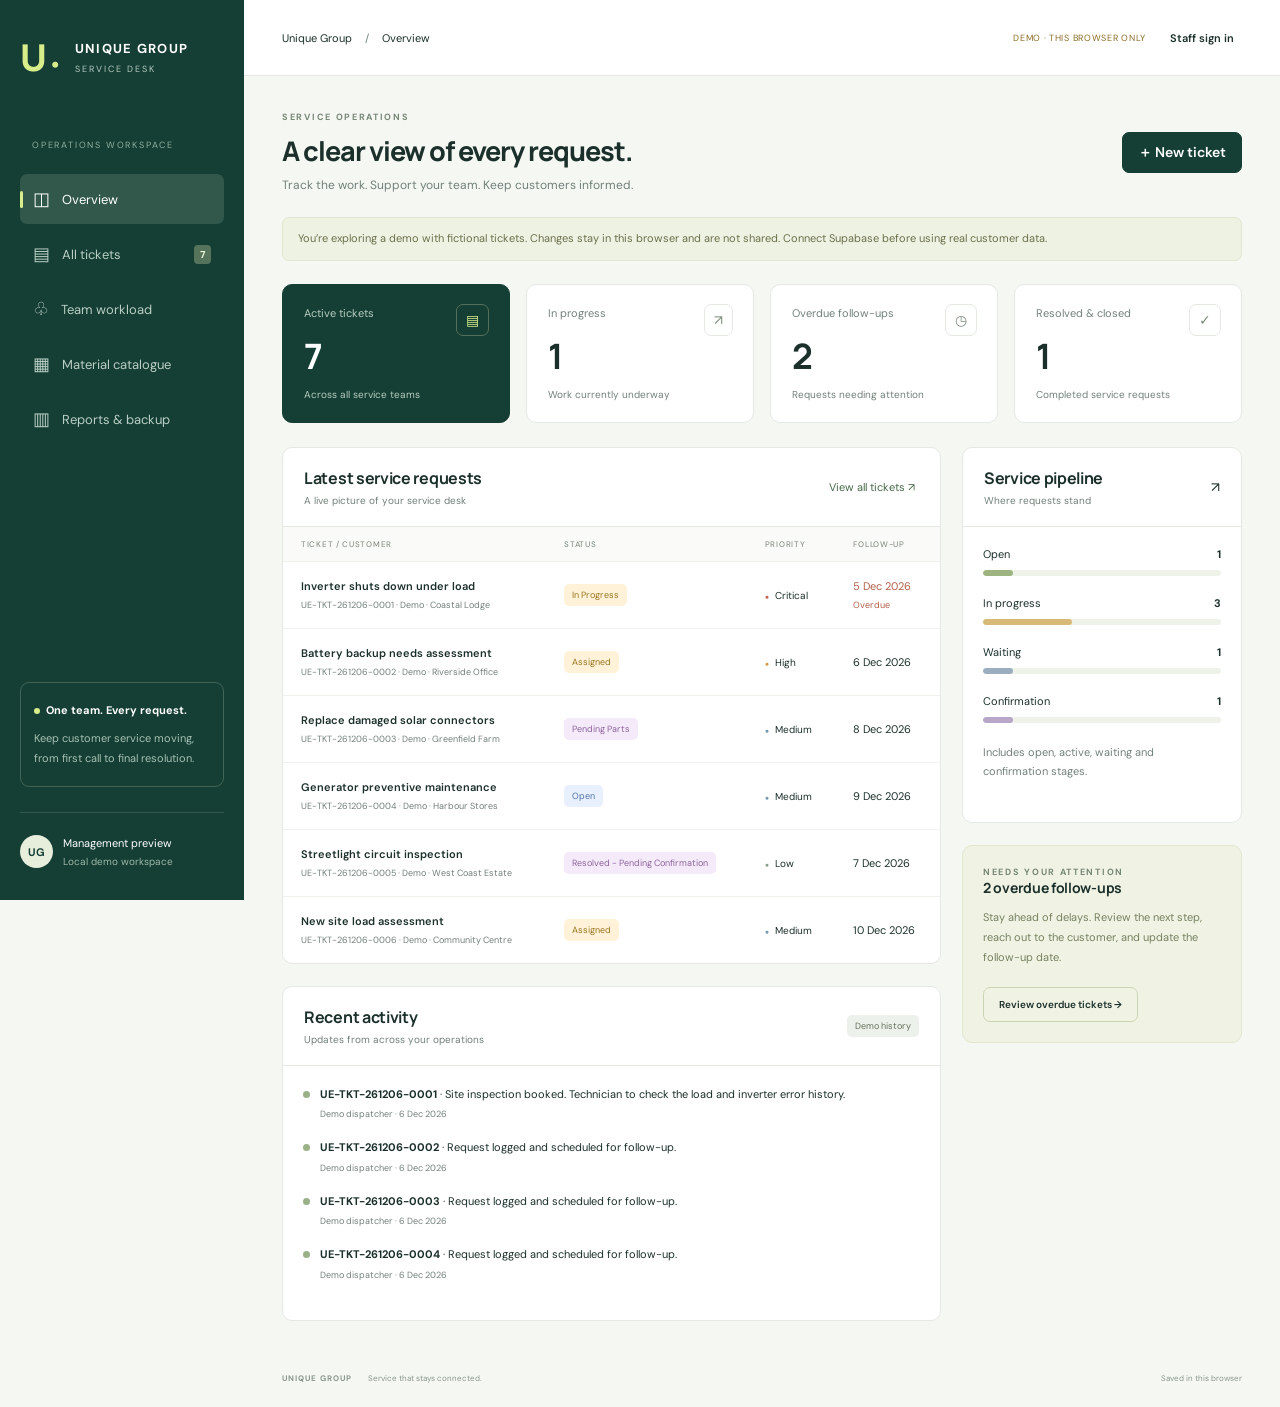
==== demo.html @ cad1f1cb "Build Unique Group service desk with Supabase permissions and Pages deployment" ====
<!doctype html>
<html lang="en"><head><meta charset="UTF-8"><meta name="viewport" content="width=device-width,initial-scale=1"><meta name="theme-color" content="#123c32"><title>Unique Group · Demo Service Desk</title><link rel="stylesheet" href="styles.css"><script>window.UE_CONFIG={supabaseUrl:"",supabasePublishableKey:""};</script><script src="lists.js" defer></script><script src="app.js" defer></script></head>
<body><aside class="sidebar"><a class="brand" href="#overview"><span class="brandmark">U<span>•</span></span><span>UNIQUE GROUP<small>SERVICE DESK</small></span></a><div class="workspace-label">OPERATIONS WORKSPACE</div><nav aria-label="Main navigation"><a href="#overview" data-page="overview">◫ <span>Overview</span></a><a href="#tickets" data-page="tickets">▤ <span>All tickets</span><b id="nav-count">0</b></a><a href="#team" data-page="team">♧ <span>Team workload</span></a><a href="#materials" data-page="materials">▦ <span>Material catalogue</span></a><a href="#reports" data-page="reports">▥ <span>Reports & backup</span></a></nav><div class="sidebar-bottom"><div class="help-card"><span class="live-dot"></span><strong>One team. Every request.</strong><p>Keep customer service moving, from first call to final resolution.</p></div><div class="profile"><span class="avatar">UG</span><div id="identity">Management preview<small>Local demo workspace</small></div><button id="logout" hidden title="Sign out" aria-label="Sign out">↪</button></div></div></aside>
<div class="shell"><header class="topbar"><span>Unique Group <span class="muted">/</span> <span id="breadcrumb">Overview</span></span><div><span id="mode" class="mode">DEMO · THIS BROWSER ONLY</span><button id="connect" class="quiet">Staff sign in</button></div></header><main id="main"><div class="page-heading"><div><div class="eyebrow">SERVICE OPERATIONS</div><h1 id="page-title">A clear view of every request.</h1><p id="page-description">Track the work. Support your team. Keep customers informed.</p></div><button class="primary" id="new-ticket">＋ New ticket</button></div><div id="notice" class="notice">You’re exploring a demo with fictional tickets. Changes stay in this browser and are not shared. Connect Supabase before using real customer data.</div><div id="content"></div></main><footer>UNIQUE GROUP <span>Service that stays connected.</span><span id="save-state">Demo workspace</span></footer></div>
<dialog id="ticket-dialog"><form id="ticket-form"><div class="dialog-head"><div><div class="eyebrow">SERVICE REQUEST</div><h2>New ticket</h2></div><button type="button" data-close="ticket-dialog" aria-label="Close">×</button></div><div class="form-grid"><label class="full">Issue / request title<input name="title" required maxlength="160" placeholder="e.g. Inverter stops supplying power"></label><label>Customer / organisation<input name="customer" required maxlength="120"></label><label>Contact number<input name="phone" type="tel" maxlength="40"></label><label class="full">Site / location<input name="location" required maxlength="180"></label><label>Service category<select name="category" id="category"></select></label><label>Priority<select name="priority" id="priority"></select></label><label>Responsible team<select name="team" id="team"></select></label><label>Assigned to<select name="assignee" id="assignee"></select></label><label>Follow-up due<input name="due" type="date" required></label><label>Contact channel<select name="channel" id="channel"></select></label><label class="full">Description<textarea name="description" rows="4" required maxlength="6000" placeholder="What happened, what is affected, and what does the customer need?"></textarea></label></div><div class="dialog-actions"><button type="button" data-close="ticket-dialog">Cancel</button><button class="primary" type="submit">Create ticket</button></div></form></dialog>
<dialog id="detail-dialog" class="detail"><div id="detail-content"></div></dialog>
<dialog id="login-dialog"><form id="login-form"><div class="dialog-head"><div><div class="eyebrow">UNIQUE GROUP</div><h2>Staff sign in</h2></div><button type="button" data-close="login-dialog" aria-label="Close">×</button></div><p>Use the staff account invited by your administrator.</p><label>Email<input name="email" type="email" autocomplete="username" required></label><label>Password<input name="password" type="password" autocomplete="current-password" required minlength="8"></label><button type="button" id="forgot-password" class="text-button">Forgot password?</button><p id="login-message" role="status"></p><div class="dialog-actions"><button type="submit" class="primary">Sign in</button></div></form></dialog>
<dialog id="password-dialog"><form id="password-form"><div class="eyebrow">STAFF ACCOUNT</div><h2>Set your password</h2><p>Choose a strong password for your staff account.</p><label>New password<input name="password" type="password" autocomplete="new-password" minlength="12" required></label><label>Confirm password<input name="confirm" type="password" autocomplete="new-password" minlength="12" required></label><button type="submit" class="primary">Save password</button></form></dialog><div id="toast" role="status" hidden></div></body></html>
---- styles.css ----
@import url('https://fonts.googleapis.com/css2?family=DM+Sans:wght@400;450;500;550;600;650;700&family=Manrope:wght@400;500;600;650;700;750;800&display=swap');
:root{--green:#153f35;--ink:#1c302b;--muted:#728079;--line:#e4e9e3;--bg:#f5f7f3;--lime:#d8ee8a;--amber:#a86d17}*{box-sizing:border-box}body{margin:0;background:var(--bg);color:var(--ink);font:14px 'DM Sans',sans-serif}button,input,select,textarea{font:inherit}button,a,input,select,textarea{outline-offset:4px}button{cursor:pointer;border:1px solid var(--line);border-radius:7px;background:white;padding:10px 15px;color:var(--ink);font-weight:600}button:hover{filter:brightness(.96)}button:disabled{opacity:.5;cursor:wait}a{color:inherit;text-decoration:none}.sidebar{width:244px;background:var(--green);color:#fff;position:fixed;inset:0 auto 0 0;padding:32px 20px;display:flex;flex-direction:column}.brand{display:flex;align-items:center;gap:11px;font-size:13px;font-weight:700;letter-spacing:1.3px}.brandmark{font:800 37px Manrope;color:var(--lime);position:relative}.brandmark span{font-size:20px}.brand small{display:block;font-size:9px;font-weight:400;letter-spacing:2px;color:#b6cac0;margin-top:6px}.workspace-label{font-size:9px;color:#8eafa0;letter-spacing:1.8px;margin:57px 12px 18px}nav a{display:flex;align-items:center;gap:12px;color:#b9cec4;padding:13px;margin:5px 0;border-radius:7px;font-size:18px}nav a span{font-size:13px}nav a.active{background:#31584b;color:#fff}nav a.active:before{content:'';width:3px;height:17px;background:var(--lime);position:absolute;left:20px;border-radius:3px}nav b{margin-left:auto;background:#55745b;color:#ecf4da;font-size:10px;padding:3px 6px;border-radius:4px}.sidebar-bottom{margin-top:auto}.help-card{border:1px solid #416455;border-radius:9px;padding:17px 13px;margin:25px 0}.help-card strong{font-size:11px}.help-card p{color:#a7c0b3;font-size:11px;line-height:1.8;margin-bottom:0}.live-dot{display:inline-block;width:6px;height:6px;background:var(--lime);border-radius:50%;margin-right:6px}.profile{display:flex;gap:10px;align-items:center;font-size:11px;border-top:1px solid #35584a;padding-top:22px}.profile small{display:block;color:#9db8a8;font-size:10px;margin-top:5px}.profile button{padding:5px;background:transparent;color:#fff;border:0}.avatar{width:33px;height:33px;display:inline-grid;place-items:center;border-radius:50%;background:#e8eedc;color:var(--green);font-size:11px;font-weight:700;flex-shrink:0}.shell{margin-left:244px}.topbar{height:76px;border-bottom:1px solid var(--line);background:#fff;display:flex;align-items:center;justify-content:space-between;padding:0 38px;font-size:11px}.topbar>div{display:flex;align-items:center;gap:16px}.muted{color:var(--muted);margin:0 10px}.mode{font-size:9px;letter-spacing:.7px;color:#8b6b28}.quiet{border:0;font-size:11px;background:none;padding:8px}.primary{background:var(--green);border-color:var(--green);color:white}.primary:hover{background:#245547}main{padding:35px 38px 20px;max-width:1640px;margin:auto}.page-heading{display:flex;justify-content:space-between;gap:20px;align-items:center;margin-bottom:24px}.eyebrow{color:#778776;font-size:9px;letter-spacing:1.7px;font-weight:700}h1,h2,h3{font-family:Manrope,sans-serif}h1{font-size:27px;letter-spacing:-1px;margin:9px 0 8px;font-weight:750}.page-heading p{color:var(--muted);font-size:12px;margin:0}h2{font-size:16px;letter-spacing:-.3px}h3{font-size:13px}.notice{background:#eef2e3;border:1px solid #e0e6cd;color:#6b704b;border-radius:7px;padding:12px 15px;font-size:11px;line-height:1.6;margin-bottom:23px}.stats{display:grid;grid-template-columns:repeat(4,1fr);gap:16px;margin-bottom:24px}.stat{background:#fff;border:1px solid var(--line);border-radius:10px;padding:21px;position:relative;overflow:hidden}.stat:first-child{background:var(--green);color:#fff;border-color:var(--green)}.stat-label{font-size:11px;color:var(--muted)}.stat:first-child .stat-label{color:#b7ccc0}.stat-value{font:700 35px Manrope;letter-spacing:-1px;margin:12px 0 8px}.stat-foot{font-size:10px;color:var(--muted)}.stat:first-child .stat-foot{color:#b7ccc0}.stat-symbol{position:absolute;right:20px;top:19px;border:1px solid var(--line);border-radius:7px;padding:6px 9px;color:#7b8d7d}.stat:first-child .stat-symbol{color:var(--lime);border-color:#52705d}.overview-grid{display:grid;grid-template-columns:minmax(0,1fr) 280px;gap:21px}.panel{background:white;border:1px solid var(--line);border-radius:10px;overflow:hidden;margin-bottom:22px}.panel-head{display:flex;align-items:center;justify-content:space-between;padding:19px 21px;border-bottom:1px solid var(--line)}.panel-head h2{margin:0 0 5px}.panel-head p{font-size:10px;color:var(--muted);margin:0}.text-button{border:0;padding:4px;background:none;color:#476749;font-size:11px}.table-wrap{overflow:auto}table{border-collapse:collapse;width:100%;white-space:nowrap;text-align:left}th{background:#fafbf8;color:#899389;text-transform:uppercase;letter-spacing:.7px;font-size:8px;padding:12px 18px;font-weight:500}td{padding:17px 18px;border-top:1px solid #f0f2ed;font-size:11px}tbody tr[data-ticket]{cursor:pointer}tbody tr[data-ticket]:hover{background:#f8faf3}.ticket-title{font-weight:600;max-width:260px;overflow:hidden;text-overflow:ellipsis}.ticket-sub{font-size:9px;color:var(--muted);margin-top:6px}.tag{display:inline-block;padding:5px 8px;border-radius:5px;font-size:9px;white-space:nowrap;background:#edf1eb;color:#64725c}.tag.open{background:#e9f0fd;color:#4c71a7}.tag.progress{background:#fff2d8;color:#9a751e}.tag.waiting{background:#f5eafa;color:#8c649c}.tag.resolved{background:#e8f2e9;color:#42704c}.tag.escalated{background:#fce8e4;color:#a85447}.priority{font-size:10px}.priority:before{content:'●';font-size:7px;margin-right:6px;color:#8aa191}.priority.Critical:before{color:#c96050}.priority.High:before{color:#d79941}.priority.Medium:before{color:#7398b1}.panel-body{padding:20px}.queue-row{margin:0 0 20px}.queue-line{display:flex;justify-content:space-between;font-size:11px;margin-bottom:9px}.bar{background:#eff2e9;height:6px;border-radius:4px;overflow:hidden}.bar i{display:block;background:#9db481;height:100%;border-radius:4px}.queue-row:nth-child(2) .bar i{background:#d8ba78}.queue-row:nth-child(3) .bar i{background:#9baec0}.queue-row:nth-child(4) .bar i{background:#b9a7c9}.attention{background:#f0f3e4;border-color:#e0e7ce}.attention h2{margin:0 0 11px;font-size:14px}.attention p{font-size:11px;color:#76805f;line-height:1.8}.attention button{margin-top:8px;background:transparent;border-color:#cad5b6;font-size:10px}.activity{display:flex;gap:10px;margin-bottom:18px}.activity .dot{height:7px;width:7px;border-radius:50%;background:#9ab188;flex-shrink:0;margin-top:5px}.activity p{margin:0;font-size:11px;line-height:1.6}.activity small{font-size:9px;color:var(--muted)}.filters{display:flex;gap:9px;flex-wrap:wrap;padding:17px 20px;border-bottom:1px solid var(--line)}input,select,textarea{border:1px solid #dce3d8;background:#fff;color:var(--ink);border-radius:6px;padding:10px 11px;min-width:0}input:focus,select:focus,textarea:focus{outline:2px solid #8db1a0}.filters input{flex:1;min-width:160px;font-size:11px}.filters select{font-size:11px;max-width:190px}label{display:flex;flex-direction:column;gap:7px;font-size:11px;font-weight:600;margin-bottom:15px}label input,label select,label textarea{width:100%;font-weight:400}dialog{border:1px solid var(--line);padding:26px;border-radius:12px;width:640px;max-width:calc(100vw - 24px);max-height:90vh;color:var(--ink);box-shadow:0 22px 90px #132d3433}dialog::backdrop{background:#122b2570;backdrop-filter:blur(3px)}.dialog-head{display:flex;justify-content:space-between;align-items:flex-start;margin-bottom:23px}.dialog-head h2{font-size:23px;margin:7px 0}.dialog-head button{border:0;font-size:25px;padding:0 5px}.form-grid{display:grid;grid-template-columns:1fr 1fr;gap:0 18px}.full{grid-column:1/-1}.dialog-actions{display:flex;justify-content:flex-end;gap:10px;padding-top:16px;border-top:1px solid var(--line)}.detail{width:850px}.detail-grid{display:grid;grid-template-columns:1.3fr 1fr;gap:28px}.info{font-size:12px;line-height:1.8;margin:8px 0 20px;overflow-wrap:anywhere;white-space:pre-wrap}.info-label{font-size:9px;text-transform:uppercase;letter-spacing:1px;color:var(--muted);margin-top:20px}.timeline{border-left:2px solid #e2e8dc;padding-left:15px}.timeline article{margin:18px 0;font-size:11px;line-height:1.7}.timeline small{color:var(--muted);font-size:9px}.timeline p{white-space:pre-wrap;overflow-wrap:anywhere;margin:3px 0}.material-row{display:flex;gap:8px;align-items:end}.material-row select{flex:1;max-width:60%;font-size:10px}.material-row input{width:70px}.material-used{padding:10px 0;font-size:11px;border-bottom:1px solid var(--line)}.team-grid{display:grid;grid-template-columns:repeat(3,1fr);gap:16px}.team-card{padding:22px;background:white;border:1px solid var(--line);border-radius:10px}.team-card h3{margin-bottom:5px}.team-card p{font-size:11px;color:var(--muted)}.team-card .bar{margin-top:18px}.empty{text-align:center;padding:50px 25px;color:var(--muted);font-size:12px}.report-grid{display:grid;grid-template-columns:1fr 1fr;gap:20px}.report-grid p{font-size:12px;color:var(--muted);line-height:1.9}.report-grid button{margin:6px 5px 6px 0;font-size:11px}footer{padding:10px 38px 24px;font-size:8px;font-weight:700;letter-spacing:1px;color:#8a968b;display:flex;gap:16px}footer span{font-weight:400;letter-spacing:0}footer span:last-child{margin-left:auto}#toast{position:fixed;bottom:25px;left:50%;transform:translateX(-50%);background:var(--green);color:white;padding:14px 24px;border-radius:8px;max-width:90vw;z-index:10;box-shadow:0 10px 35px #0002;font-size:12px}.overdue{color:#b16049}.section-note{font-size:11px;color:var(--muted);line-height:1.8;margin:0 0 20px}.result-count{font-size:10px;color:var(--muted);padding:12px 20px;border-top:1px solid var(--line)}@media(min-width:1600px){main{padding-top:45px}.stat{padding:26px}}@media(max-width:1150px){.sidebar{width:210px;padding-left:15px;padding-right:15px}.shell{margin-left:210px}main{padding:26px 23px}.topbar{padding:0 23px}.overview-grid{grid-template-columns:1fr}.overview-aside{display:grid;grid-template-columns:1fr 1fr;gap:20px}.team-grid{grid-template-columns:repeat(2,1fr)}}@media(max-width:760px){.sidebar{position:static;width:100%;padding:16px}.brand{font-size:11px}.brandmark{font-size:28px}.workspace-label,.sidebar-bottom{display:none}nav{display:flex;overflow:auto;margin-top:12px;gap:6px}nav a{padding:9px;white-space:nowrap;font-size:12px;margin:0}nav a.active:before{display:none}nav a span{font-size:10px}nav b{display:none}.shell{margin:0}.topbar{height:auto;min-height:56px;padding:12px 16px;gap:10px;flex-wrap:wrap}.topbar>div{gap:7px}main{padding:24px 16px}h1{font-size:23px}.page-heading{align-items:flex-start}.page-heading .primary{font-size:10px;white-space:nowrap;padding:10px}.page-heading p{font-size:11px;line-height:1.6}.stats{grid-template-columns:1fr 1fr;gap:10px}.stat{padding:16px}.stat-value{font-size:29px}.stat-symbol{display:none}.overview-aside,.report-grid{grid-template-columns:1fr}.team-grid{grid-template-columns:1fr 1fr}.team-card{padding:16px}.detail-grid{grid-template-columns:1fr}.form-grid{grid-template-columns:1fr}.full{grid-column:auto}dialog{padding:21px}.filters{padding:12px}.filters select{max-width:100%;flex:1}footer{padding:12px 16px;font-size:7px}footer span:nth-child(2){display:none}}@media print{.sidebar,.topbar,.notice,.filters,button,footer{display:none}.shell{margin:0}main{padding:0}.panel{break-inside:avoid}body{background:#fff}.stats{grid-template-columns:repeat(4,1fr)}}
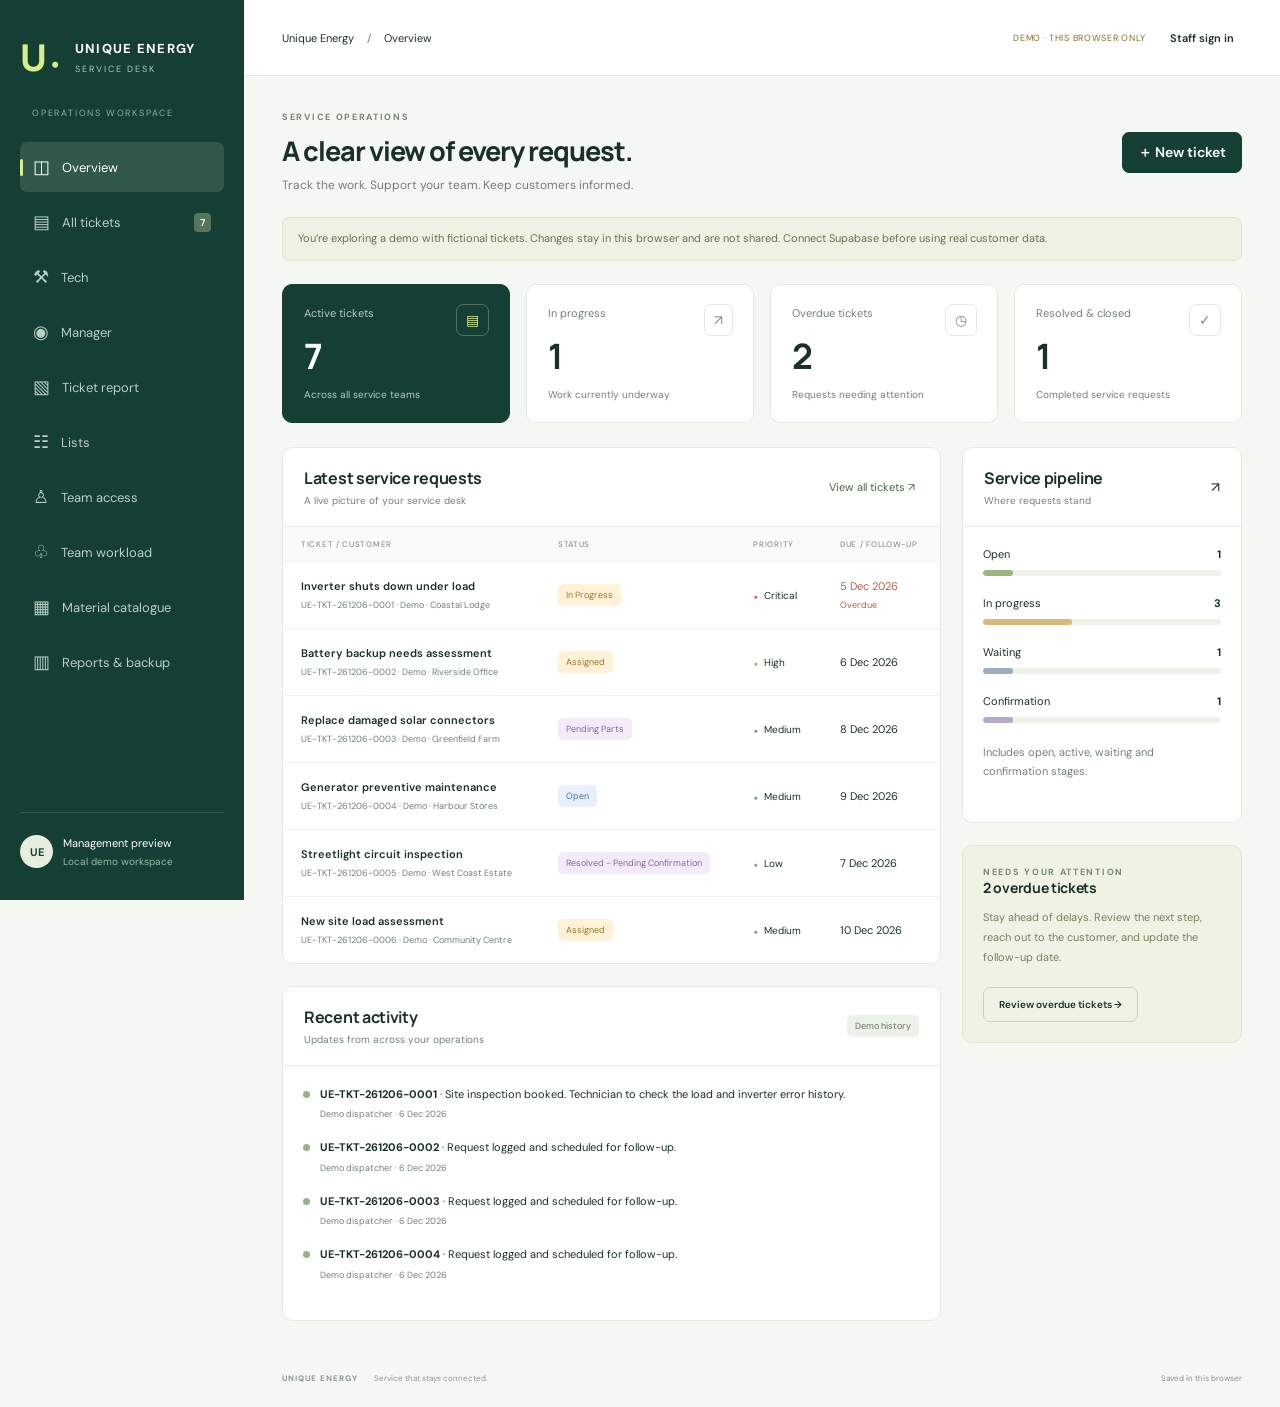
==== commit 77b32276: "Rename Unique Energy, restrict team access, and complete workbook work areas" ====
--- a/demo.html
+++ b/demo.html
@@ -1,8 +1,8 @@
 <!doctype html>
-<html lang="en"><head><meta charset="UTF-8"><meta name="viewport" content="width=device-width,initial-scale=1"><meta name="theme-color" content="#123c32"><title>Unique Group · Demo Service Desk</title><link rel="stylesheet" href="styles.css"><script>window.UE_CONFIG={supabaseUrl:"",supabasePublishableKey:""};</script><script src="lists.js" defer></script><script src="app.js" defer></script></head>
-<body><aside class="sidebar"><a class="brand" href="#overview"><span class="brandmark">U<span>•</span></span><span>UNIQUE GROUP<small>SERVICE DESK</small></span></a><div class="workspace-label">OPERATIONS WORKSPACE</div><nav aria-label="Main navigation"><a href="#overview" data-page="overview">◫ <span>Overview</span></a><a href="#tickets" data-page="tickets">▤ <span>All tickets</span><b id="nav-count">0</b></a><a href="#team" data-page="team">♧ <span>Team workload</span></a><a href="#materials" data-page="materials">▦ <span>Material catalogue</span></a><a href="#reports" data-page="reports">▥ <span>Reports & backup</span></a></nav><div class="sidebar-bottom"><div class="help-card"><span class="live-dot"></span><strong>One team. Every request.</strong><p>Keep customer service moving, from first call to final resolution.</p></div><div class="profile"><span class="avatar">UG</span><div id="identity">Management preview<small>Local demo workspace</small></div><button id="logout" hidden title="Sign out" aria-label="Sign out">↪</button></div></div></aside>
-<div class="shell"><header class="topbar"><span>Unique Group <span class="muted">/</span> <span id="breadcrumb">Overview</span></span><div><span id="mode" class="mode">DEMO · THIS BROWSER ONLY</span><button id="connect" class="quiet">Staff sign in</button></div></header><main id="main"><div class="page-heading"><div><div class="eyebrow">SERVICE OPERATIONS</div><h1 id="page-title">A clear view of every request.</h1><p id="page-description">Track the work. Support your team. Keep customers informed.</p></div><button class="primary" id="new-ticket">＋ New ticket</button></div><div id="notice" class="notice">You’re exploring a demo with fictional tickets. Changes stay in this browser and are not shared. Connect Supabase before using real customer data.</div><div id="content"></div></main><footer>UNIQUE GROUP <span>Service that stays connected.</span><span id="save-state">Demo workspace</span></footer></div>
+<html lang="en"><head><meta charset="UTF-8"><meta name="viewport" content="width=device-width,initial-scale=1"><meta name="theme-color" content="#123c32"><title>Unique Energy · Demo Service Desk</title><link rel="stylesheet" href="styles.css?v=energy3"><script>window.UE_CONFIG={supabaseUrl:"",supabasePublishableKey:""};</script><script src="lists.js?v=energy3" defer></script><script src="app.js?v=energy3" defer></script></head>
+<body><aside class="sidebar"><a class="brand" href="#overview"><span class="brandmark">U<span>•</span></span><span>UNIQUE ENERGY<small>SERVICE DESK</small></span></a><div class="workspace-label">OPERATIONS WORKSPACE</div><nav aria-label="Main navigation"><a href="#overview" data-page="overview">◫ <span>Overview</span></a><a href="#tickets" data-page="tickets">▤ <span>All tickets</span><b id="nav-count">0</b></a><a href="#tech" data-page="tech">⚒ <span>Tech</span></a><a href="#manager" data-page="manager">◉ <span>Manager</span></a><a href="#ticket-report" data-page="ticket-report">▧ <span>Ticket report</span></a><a href="#lists" data-page="lists">☷ <span>Lists</span></a><a href="#access" data-page="access" id="access-nav" hidden>♙ <span>Team access</span></a><a href="#team" data-page="team">♧ <span>Team workload</span></a><a href="#materials" data-page="materials">▦ <span>Material catalogue</span></a><a href="#reports" data-page="reports">▥ <span>Reports & backup</span></a></nav><div class="sidebar-bottom"><div class="help-card"><span class="live-dot"></span><strong>One team. Every request.</strong><p>Keep customer service moving, from first call to final resolution.</p></div><div class="profile"><span class="avatar">UE</span><div id="identity">Management preview<small>Local demo workspace</small></div><button id="logout" hidden title="Sign out" aria-label="Sign out">↪</button></div></div></aside>
+<div class="shell"><header class="topbar"><span>Unique Energy <span class="muted">/</span> <span id="breadcrumb">Overview</span></span><div><span id="mode" class="mode">DEMO · THIS BROWSER ONLY</span><button id="connect" class="quiet">Staff sign in</button></div></header><main id="main"><div class="page-heading"><div><div class="eyebrow">SERVICE OPERATIONS</div><h1 id="page-title">A clear view of every request.</h1><p id="page-description">Track the work. Support your team. Keep customers informed.</p></div><button class="primary" id="new-ticket">＋ New ticket</button></div><div id="notice" class="notice">You’re exploring a demo with fictional tickets. Changes stay in this browser and are not shared. Connect Supabase before using real customer data.</div><div id="content"></div></main><footer>UNIQUE ENERGY <span>Service that stays connected.</span><span id="save-state">Demo workspace</span></footer></div>
 <dialog id="ticket-dialog"><form id="ticket-form"><div class="dialog-head"><div><div class="eyebrow">SERVICE REQUEST</div><h2>New ticket</h2></div><button type="button" data-close="ticket-dialog" aria-label="Close">×</button></div><div class="form-grid"><label class="full">Issue / request title<input name="title" required maxlength="160" placeholder="e.g. Inverter stops supplying power"></label><label>Customer / organisation<input name="customer" required maxlength="120"></label><label>Contact number<input name="phone" type="tel" maxlength="40"></label><label class="full">Site / location<input name="location" required maxlength="180"></label><label>Service category<select name="category" id="category"></select></label><label>Priority<select name="priority" id="priority"></select></label><label>Responsible team<select name="team" id="team"></select></label><label>Assigned to<select name="assignee" id="assignee"></select></label><label>Follow-up due<input name="due" type="date" required></label><label>Contact channel<select name="channel" id="channel"></select></label><label class="full">Description<textarea name="description" rows="4" required maxlength="6000" placeholder="What happened, what is affected, and what does the customer need?"></textarea></label></div><div class="dialog-actions"><button type="button" data-close="ticket-dialog">Cancel</button><button class="primary" type="submit">Create ticket</button></div></form></dialog>
 <dialog id="detail-dialog" class="detail"><div id="detail-content"></div></dialog>
-<dialog id="login-dialog"><form id="login-form"><div class="dialog-head"><div><div class="eyebrow">UNIQUE GROUP</div><h2>Staff sign in</h2></div><button type="button" data-close="login-dialog" aria-label="Close">×</button></div><p>Use the staff account invited by your administrator.</p><label>Email<input name="email" type="email" autocomplete="username" required></label><label>Password<input name="password" type="password" autocomplete="current-password" required minlength="8"></label><button type="button" id="forgot-password" class="text-button">Forgot password?</button><p id="login-message" role="status"></p><div class="dialog-actions"><button type="submit" class="primary">Sign in</button></div></form></dialog>
+<dialog id="login-dialog"><form id="login-form"><div class="dialog-head"><div><div class="eyebrow">UNIQUE ENERGY</div><h2>Staff sign in</h2></div><button type="button" data-close="login-dialog" aria-label="Close">×</button></div><p>Use the staff account invited by your administrator.</p><label>Email<input name="email" type="email" autocomplete="username" required></label><label>Password<input name="password" type="password" autocomplete="current-password" required minlength="8"></label><button type="button" id="forgot-password" class="text-button">Forgot password?</button><p id="login-message" role="status"></p><div class="dialog-actions"><button type="submit" class="primary">Sign in</button></div></form></dialog>
 <dialog id="password-dialog"><form id="password-form"><div class="eyebrow">STAFF ACCOUNT</div><h2>Set your password</h2><p>Choose a strong password for your staff account.</p><label>New password<input name="password" type="password" autocomplete="new-password" minlength="12" required></label><label>Confirm password<input name="confirm" type="password" autocomplete="new-password" minlength="12" required></label><button type="submit" class="primary">Save password</button></form></dialog><div id="toast" role="status" hidden></div></body></html>
--- a/styles.css
+++ b/styles.css
@@ -1,2 +1,8 @@
 @import url('https://fonts.googleapis.com/css2?family=DM+Sans:wght@400;450;500;550;600;650;700&family=Manrope:wght@400;500;600;650;700;750;800&display=swap');
 :root{--green:#153f35;--ink:#1c302b;--muted:#728079;--line:#e4e9e3;--bg:#f5f7f3;--lime:#d8ee8a;--amber:#a86d17}*{box-sizing:border-box}body{margin:0;background:var(--bg);color:var(--ink);font:14px 'DM Sans',sans-serif}button,input,select,textarea{font:inherit}button,a,input,select,textarea{outline-offset:4px}button{cursor:pointer;border:1px solid var(--line);border-radius:7px;background:white;padding:10px 15px;color:var(--ink);font-weight:600}button:hover{filter:brightness(.96)}button:disabled{opacity:.5;cursor:wait}a{color:inherit;text-decoration:none}.sidebar{width:244px;background:var(--green);color:#fff;position:fixed;inset:0 auto 0 0;padding:32px 20px;display:flex;flex-direction:column}.brand{display:flex;align-items:center;gap:11px;font-size:13px;font-weight:700;letter-spacing:1.3px}.brandmark{font:800 37px Manrope;color:var(--lime);position:relative}.brandmark span{font-size:20px}.brand small{display:block;font-size:9px;font-weight:400;letter-spacing:2px;color:#b6cac0;margin-top:6px}.workspace-label{font-size:9px;color:#8eafa0;letter-spacing:1.8px;margin:57px 12px 18px}nav a{display:flex;align-items:center;gap:12px;color:#b9cec4;padding:13px;margin:5px 0;border-radius:7px;font-size:18px}nav a span{font-size:13px}nav a.active{background:#31584b;color:#fff}nav a.active:before{content:'';width:3px;height:17px;background:var(--lime);position:absolute;left:20px;border-radius:3px}nav b{margin-left:auto;background:#55745b;color:#ecf4da;font-size:10px;padding:3px 6px;border-radius:4px}.sidebar-bottom{margin-top:auto}.help-card{border:1px solid #416455;border-radius:9px;padding:17px 13px;margin:25px 0}.help-card strong{font-size:11px}.help-card p{color:#a7c0b3;font-size:11px;line-height:1.8;margin-bottom:0}.live-dot{display:inline-block;width:6px;height:6px;background:var(--lime);border-radius:50%;margin-right:6px}.profile{display:flex;gap:10px;align-items:center;font-size:11px;border-top:1px solid #35584a;padding-top:22px}.profile small{display:block;color:#9db8a8;font-size:10px;margin-top:5px}.profile button{padding:5px;background:transparent;color:#fff;border:0}.avatar{width:33px;height:33px;display:inline-grid;place-items:center;border-radius:50%;background:#e8eedc;color:var(--green);font-size:11px;font-weight:700;flex-shrink:0}.shell{margin-left:244px}.topbar{height:76px;border-bottom:1px solid var(--line);background:#fff;display:flex;align-items:center;justify-content:space-between;padding:0 38px;font-size:11px}.topbar>div{display:flex;align-items:center;gap:16px}.muted{color:var(--muted);margin:0 10px}.mode{font-size:9px;letter-spacing:.7px;color:#8b6b28}.quiet{border:0;font-size:11px;background:none;padding:8px}.primary{background:var(--green);border-color:var(--green);color:white}.primary:hover{background:#245547}main{padding:35px 38px 20px;max-width:1640px;margin:auto}.page-heading{display:flex;justify-content:space-between;gap:20px;align-items:center;margin-bottom:24px}.eyebrow{color:#778776;font-size:9px;letter-spacing:1.7px;font-weight:700}h1,h2,h3{font-family:Manrope,sans-serif}h1{font-size:27px;letter-spacing:-1px;margin:9px 0 8px;font-weight:750}.page-heading p{color:var(--muted);font-size:12px;margin:0}h2{font-size:16px;letter-spacing:-.3px}h3{font-size:13px}.notice{background:#eef2e3;border:1px solid #e0e6cd;color:#6b704b;border-radius:7px;padding:12px 15px;font-size:11px;line-height:1.6;margin-bottom:23px}.stats{display:grid;grid-template-columns:repeat(4,1fr);gap:16px;margin-bottom:24px}.stat{background:#fff;border:1px solid var(--line);border-radius:10px;padding:21px;position:relative;overflow:hidden}.stat:first-child{background:var(--green);color:#fff;border-color:var(--green)}.stat-label{font-size:11px;color:var(--muted)}.stat:first-child .stat-label{color:#b7ccc0}.stat-value{font:700 35px Manrope;letter-spacing:-1px;margin:12px 0 8px}.stat-foot{font-size:10px;color:var(--muted)}.stat:first-child .stat-foot{color:#b7ccc0}.stat-symbol{position:absolute;right:20px;top:19px;border:1px solid var(--line);border-radius:7px;padding:6px 9px;color:#7b8d7d}.stat:first-child .stat-symbol{color:var(--lime);border-color:#52705d}.overview-grid{display:grid;grid-template-columns:minmax(0,1fr) 280px;gap:21px}.panel{background:white;border:1px solid var(--line);border-radius:10px;overflow:hidden;margin-bottom:22px}.panel-head{display:flex;align-items:center;justify-content:space-between;padding:19px 21px;border-bottom:1px solid var(--line)}.panel-head h2{margin:0 0 5px}.panel-head p{font-size:10px;color:var(--muted);margin:0}.text-button{border:0;padding:4px;background:none;color:#476749;font-size:11px}.table-wrap{overflow:auto}table{border-collapse:collapse;width:100%;white-space:nowrap;text-align:left}th{background:#fafbf8;color:#899389;text-transform:uppercase;letter-spacing:.7px;font-size:8px;padding:12px 18px;font-weight:500}td{padding:17px 18px;border-top:1px solid #f0f2ed;font-size:11px}tbody tr[data-ticket]{cursor:pointer}tbody tr[data-ticket]:hover{background:#f8faf3}.ticket-title{font-weight:600;max-width:260px;overflow:hidden;text-overflow:ellipsis}.ticket-sub{font-size:9px;color:var(--muted);margin-top:6px}.tag{display:inline-block;padding:5px 8px;border-radius:5px;font-size:9px;white-space:nowrap;background:#edf1eb;color:#64725c}.tag.open{background:#e9f0fd;color:#4c71a7}.tag.progress{background:#fff2d8;color:#9a751e}.tag.waiting{background:#f5eafa;color:#8c649c}.tag.resolved{background:#e8f2e9;color:#42704c}.tag.escalated{background:#fce8e4;color:#a85447}.priority{font-size:10px}.priority:before{content:'●';font-size:7px;margin-right:6px;color:#8aa191}.priority.Critical:before{color:#c96050}.priority.High:before{color:#d79941}.priority.Medium:before{color:#7398b1}.panel-body{padding:20px}.queue-row{margin:0 0 20px}.queue-line{display:flex;justify-content:space-between;font-size:11px;margin-bottom:9px}.bar{background:#eff2e9;height:6px;border-radius:4px;overflow:hidden}.bar i{display:block;background:#9db481;height:100%;border-radius:4px}.queue-row:nth-child(2) .bar i{background:#d8ba78}.queue-row:nth-child(3) .bar i{background:#9baec0}.queue-row:nth-child(4) .bar i{background:#b9a7c9}.attention{background:#f0f3e4;border-color:#e0e7ce}.attention h2{margin:0 0 11px;font-size:14px}.attention p{font-size:11px;color:#76805f;line-height:1.8}.attention button{margin-top:8px;background:transparent;border-color:#cad5b6;font-size:10px}.activity{display:flex;gap:10px;margin-bottom:18px}.activity .dot{height:7px;width:7px;border-radius:50%;background:#9ab188;flex-shrink:0;margin-top:5px}.activity p{margin:0;font-size:11px;line-height:1.6}.activity small{font-size:9px;color:var(--muted)}.filters{display:flex;gap:9px;flex-wrap:wrap;padding:17px 20px;border-bottom:1px solid var(--line)}input,select,textarea{border:1px solid #dce3d8;background:#fff;color:var(--ink);border-radius:6px;padding:10px 11px;min-width:0}input:focus,select:focus,textarea:focus{outline:2px solid #8db1a0}.filters input{flex:1;min-width:160px;font-size:11px}.filters select{font-size:11px;max-width:190px}label{display:flex;flex-direction:column;gap:7px;font-size:11px;font-weight:600;margin-bottom:15px}label input,label select,label textarea{width:100%;font-weight:400}dialog{border:1px solid var(--line);padding:26px;border-radius:12px;width:640px;max-width:calc(100vw - 24px);max-height:90vh;color:var(--ink);box-shadow:0 22px 90px #132d3433}dialog::backdrop{background:#122b2570;backdrop-filter:blur(3px)}.dialog-head{display:flex;justify-content:space-between;align-items:flex-start;margin-bottom:23px}.dialog-head h2{font-size:23px;margin:7px 0}.dialog-head button{border:0;font-size:25px;padding:0 5px}.form-grid{display:grid;grid-template-columns:1fr 1fr;gap:0 18px}.full{grid-column:1/-1}.dialog-actions{display:flex;justify-content:flex-end;gap:10px;padding-top:16px;border-top:1px solid var(--line)}.detail{width:850px}.detail-grid{display:grid;grid-template-columns:1.3fr 1fr;gap:28px}.info{font-size:12px;line-height:1.8;margin:8px 0 20px;overflow-wrap:anywhere;white-space:pre-wrap}.info-label{font-size:9px;text-transform:uppercase;letter-spacing:1px;color:var(--muted);margin-top:20px}.timeline{border-left:2px solid #e2e8dc;padding-left:15px}.timeline article{margin:18px 0;font-size:11px;line-height:1.7}.timeline small{color:var(--muted);font-size:9px}.timeline p{white-space:pre-wrap;overflow-wrap:anywhere;margin:3px 0}.material-row{display:flex;gap:8px;align-items:end}.material-row select{flex:1;max-width:60%;font-size:10px}.material-row input{width:70px}.material-used{padding:10px 0;font-size:11px;border-bottom:1px solid var(--line)}.team-grid{display:grid;grid-template-columns:repeat(3,1fr);gap:16px}.team-card{padding:22px;background:white;border:1px solid var(--line);border-radius:10px}.team-card h3{margin-bottom:5px}.team-card p{font-size:11px;color:var(--muted)}.team-card .bar{margin-top:18px}.empty{text-align:center;padding:50px 25px;color:var(--muted);font-size:12px}.report-grid{display:grid;grid-template-columns:1fr 1fr;gap:20px}.report-grid p{font-size:12px;color:var(--muted);line-height:1.9}.report-grid button{margin:6px 5px 6px 0;font-size:11px}footer{padding:10px 38px 24px;font-size:8px;font-weight:700;letter-spacing:1px;color:#8a968b;display:flex;gap:16px}footer span{font-weight:400;letter-spacing:0}footer span:last-child{margin-left:auto}#toast{position:fixed;bottom:25px;left:50%;transform:translateX(-50%);background:var(--green);color:white;padding:14px 24px;border-radius:8px;max-width:90vw;z-index:10;box-shadow:0 10px 35px #0002;font-size:12px}.overdue{color:#b16049}.section-note{font-size:11px;color:var(--muted);line-height:1.8;margin:0 0 20px}.result-count{font-size:10px;color:var(--muted);padding:12px 20px;border-top:1px solid var(--line)}@media(min-width:1600px){main{padding-top:45px}.stat{padding:26px}}@media(max-width:1150px){.sidebar{width:210px;padding-left:15px;padding-right:15px}.shell{margin-left:210px}main{padding:26px 23px}.topbar{padding:0 23px}.overview-grid{grid-template-columns:1fr}.overview-aside{display:grid;grid-template-columns:1fr 1fr;gap:20px}.team-grid{grid-template-columns:repeat(2,1fr)}}@media(max-width:760px){.sidebar{position:static;width:100%;padding:16px}.brand{font-size:11px}.brandmark{font-size:28px}.workspace-label,.sidebar-bottom{display:none}nav{display:flex;overflow:auto;margin-top:12px;gap:6px}nav a{padding:9px;white-space:nowrap;font-size:12px;margin:0}nav a.active:before{display:none}nav a span{font-size:10px}nav b{display:none}.shell{margin:0}.topbar{height:auto;min-height:56px;padding:12px 16px;gap:10px;flex-wrap:wrap}.topbar>div{gap:7px}main{padding:24px 16px}h1{font-size:23px}.page-heading{align-items:flex-start}.page-heading .primary{font-size:10px;white-space:nowrap;padding:10px}.page-heading p{font-size:11px;line-height:1.6}.stats{grid-template-columns:1fr 1fr;gap:10px}.stat{padding:16px}.stat-value{font-size:29px}.stat-symbol{display:none}.overview-aside,.report-grid{grid-template-columns:1fr}.team-grid{grid-template-columns:1fr 1fr}.team-card{padding:16px}.detail-grid{grid-template-columns:1fr}.form-grid{grid-template-columns:1fr}.full{grid-column:auto}dialog{padding:21px}.filters{padding:12px}.filters select{max-width:100%;flex:1}footer{padding:12px 16px;font-size:7px}footer span:nth-child(2){display:none}}@media print{.sidebar,.topbar,.notice,.filters,button,footer{display:none}.shell{margin:0}main{padding:0}.panel{break-inside:avoid}body{background:#fff}.stats{grid-template-columns:repeat(4,1fr)}}
+
+.dialog-feedback{position:sticky;top:0;z-index:2;background:#f6edce;color:#775c25;padding:12px;border:1px solid #e2d8b2;border-radius:6px;font-size:12px;line-height:1.6}
+
+.legacy-record{background:#f7f8f0;border:1px solid #dfe5d2;border-radius:8px;padding:17px;margin:22px 0}.legacy-record .info{font-size:11px}.legacy-record pre{white-space:pre-wrap;overflow-wrap:anywhere;font-size:10px;line-height:1.6;max-height:280px;overflow:auto}.legacy-record summary{font-size:11px;cursor:pointer;margin:15px 0}.source-issues{font-size:11px;color:#766239;line-height:1.8}.source-issues ul{padding-left:17px}
+.sidebar nav{overflow:auto;min-height:0}.sidebar .workspace-label{margin-top:25px}.sidebar .help-card{display:none}.sidebar-bottom{flex-shrink:0}.ticket-print p{font-size:12px;line-height:1.8}#energy-work-area .info{font-size:12px}#members-table select{max-width:150px;font-size:11px}#member-result{font-size:12px;line-height:1.8;color:#356d48}@media print{.page-heading,.panel-head,footer,#energy-ticket,.panel-body>label{display:none}.ticket-print{display:block}.ticket-print .legacy-record details{display:none}.ticket-print .legacy-record{break-inside:avoid}.panel{overflow:visible;break-inside:auto}body{font-size:11px}.ticket-print h3{break-after:avoid}}
+[hidden]{display:none!important}
